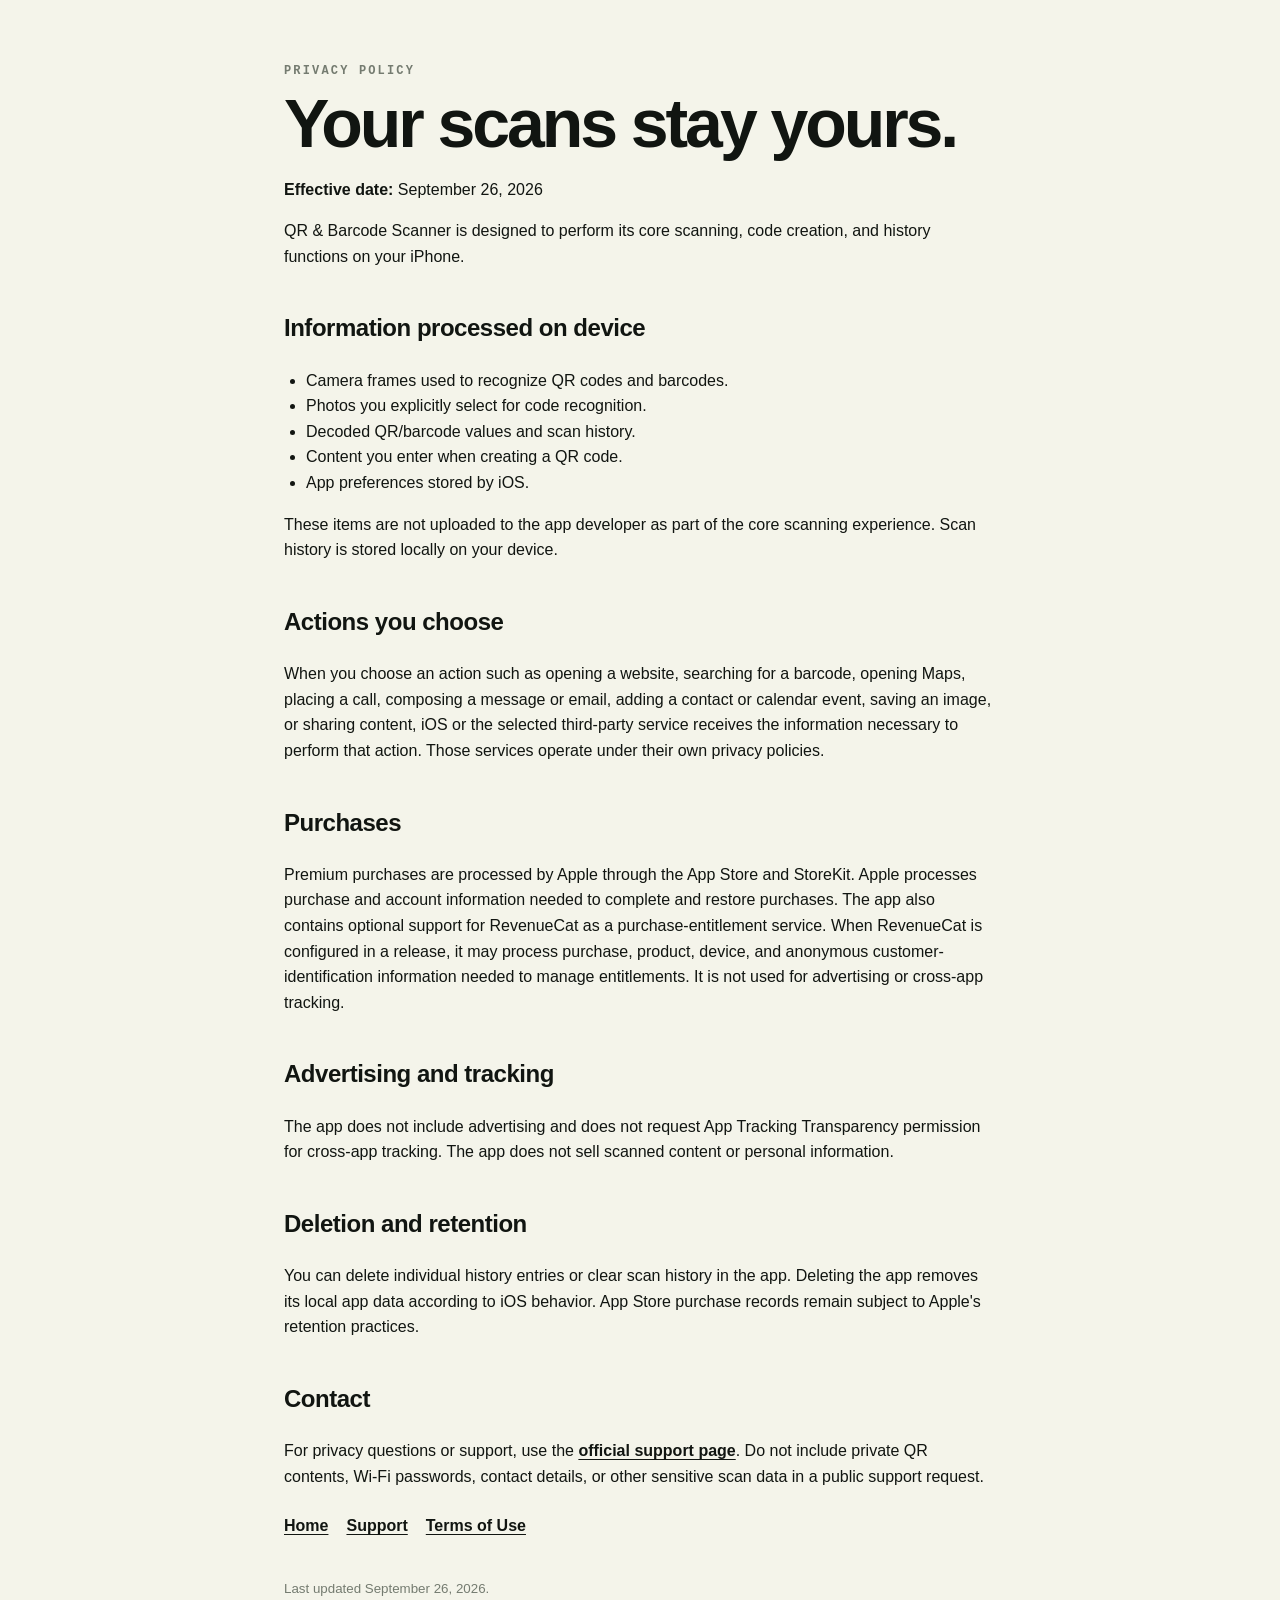
==== privacy.html @ b66e94e6 "Publish QR Scanner support and privacy pages" ====
<!doctype html>
<html lang="en">
<head><meta charset="utf-8"><meta name="viewport" content="width=device-width,initial-scale=1"><title>Privacy Policy — QR &amp; Barcode Scanner</title><link rel="stylesheet" href="styles.css"></head>
<body><main>
  <div class="eyebrow">PRIVACY POLICY</div>
  <h1>Your scans stay yours.</h1>
  <p><strong>Effective date:</strong> September 26, 2026</p>
  <p>QR &amp; Barcode Scanner is designed to perform its core scanning, code creation, and history functions on your iPhone.</p>
  <h2>Information processed on device</h2>
  <ul>
    <li>Camera frames used to recognize QR codes and barcodes.</li>
    <li>Photos you explicitly select for code recognition.</li>
    <li>Decoded QR/barcode values and scan history.</li>
    <li>Content you enter when creating a QR code.</li>
    <li>App preferences stored by iOS.</li>
  </ul>
  <p>These items are not uploaded to the app developer as part of the core scanning experience. Scan history is stored locally on your device.</p>
  <h2>Actions you choose</h2>
  <p>When you choose an action such as opening a website, searching for a barcode, opening Maps, placing a call, composing a message or email, adding a contact or calendar event, saving an image, or sharing content, iOS or the selected third-party service receives the information necessary to perform that action. Those services operate under their own privacy policies.</p>
  <h2>Purchases</h2>
  <p>Premium purchases are processed by Apple through the App Store and StoreKit. Apple processes purchase and account information needed to complete and restore purchases. The app also contains optional support for RevenueCat as a purchase-entitlement service. When RevenueCat is configured in a release, it may process purchase, product, device, and anonymous customer-identification information needed to manage entitlements. It is not used for advertising or cross-app tracking.</p>
  <h2>Advertising and tracking</h2>
  <p>The app does not include advertising and does not request App Tracking Transparency permission for cross-app tracking. The app does not sell scanned content or personal information.</p>
  <h2>Deletion and retention</h2>
  <p>You can delete individual history entries or clear scan history in the app. Deleting the app removes its local app data according to iOS behavior. App Store purchase records remain subject to Apple's retention practices.</p>
  <h2>Contact</h2>
  <p>For privacy questions or support, use the <a href="support.html">official support page</a>. Do not include private QR contents, Wi-Fi passwords, contact details, or other sensitive scan data in a public support request.</p>
  <nav><a href="index.html">Home</a><a href="support.html">Support</a><a href="https://www.apple.com/legal/internet-services/itunes/dev/stdeula/">Terms of Use</a></nav>
  <p><small>Last updated September 26, 2026.</small></p>
</main></body></html>
---- styles.css ----
:root {
  color-scheme: light;
  --paper: #f4f4ea;
  --ink: #111511;
  --muted: #747b70;
  --accent: #c8ff3d;
  --card: #ffffff;
}
* { box-sizing: border-box; }
body {
  margin: 0;
  font-family: -apple-system, BlinkMacSystemFont, "Segoe UI", sans-serif;
  background: var(--paper);
  color: var(--ink);
  line-height: 1.6;
}
main { max-width: 760px; margin: 0 auto; padding: 64px 24px 96px; }
.eyebrow { font: 700 12px ui-monospace, monospace; letter-spacing: .18em; color: var(--muted); }
h1 { font-size: clamp(40px, 8vw, 68px); line-height: .98; letter-spacing: -.045em; margin: 12px 0 20px; }
h2 { margin-top: 40px; font-size: 24px; letter-spacing: -.02em; }
.card { background: var(--card); border-radius: 24px; padding: 24px; margin: 24px 0; }
a { color: var(--ink); font-weight: 650; text-decoration-thickness: 1px; text-underline-offset: 3px; }
nav { display: flex; gap: 18px; flex-wrap: wrap; margin: 24px 0 36px; }
.badge { display: inline-block; background: var(--accent); border-radius: 999px; padding: 6px 10px; font: 700 11px ui-monospace, monospace; }
small, .muted { color: var(--muted); }
ul { padding-left: 22px; }
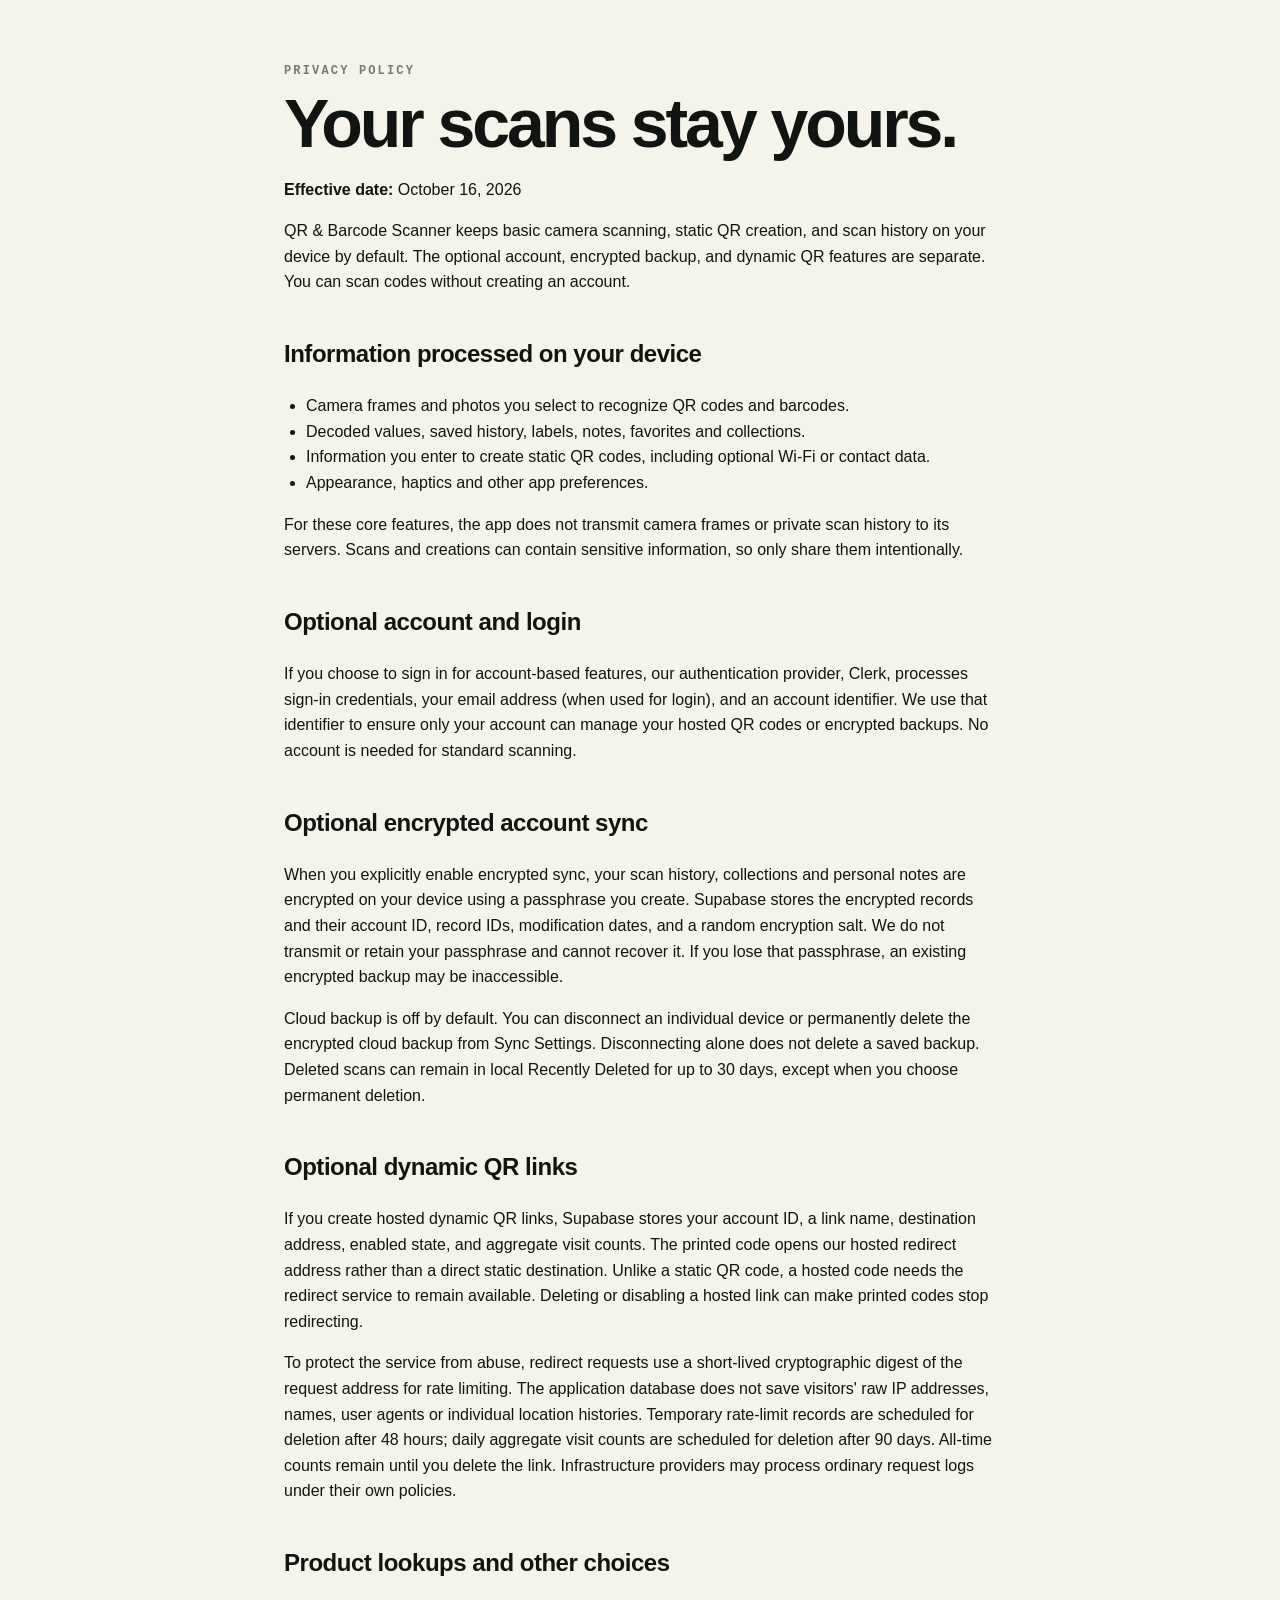
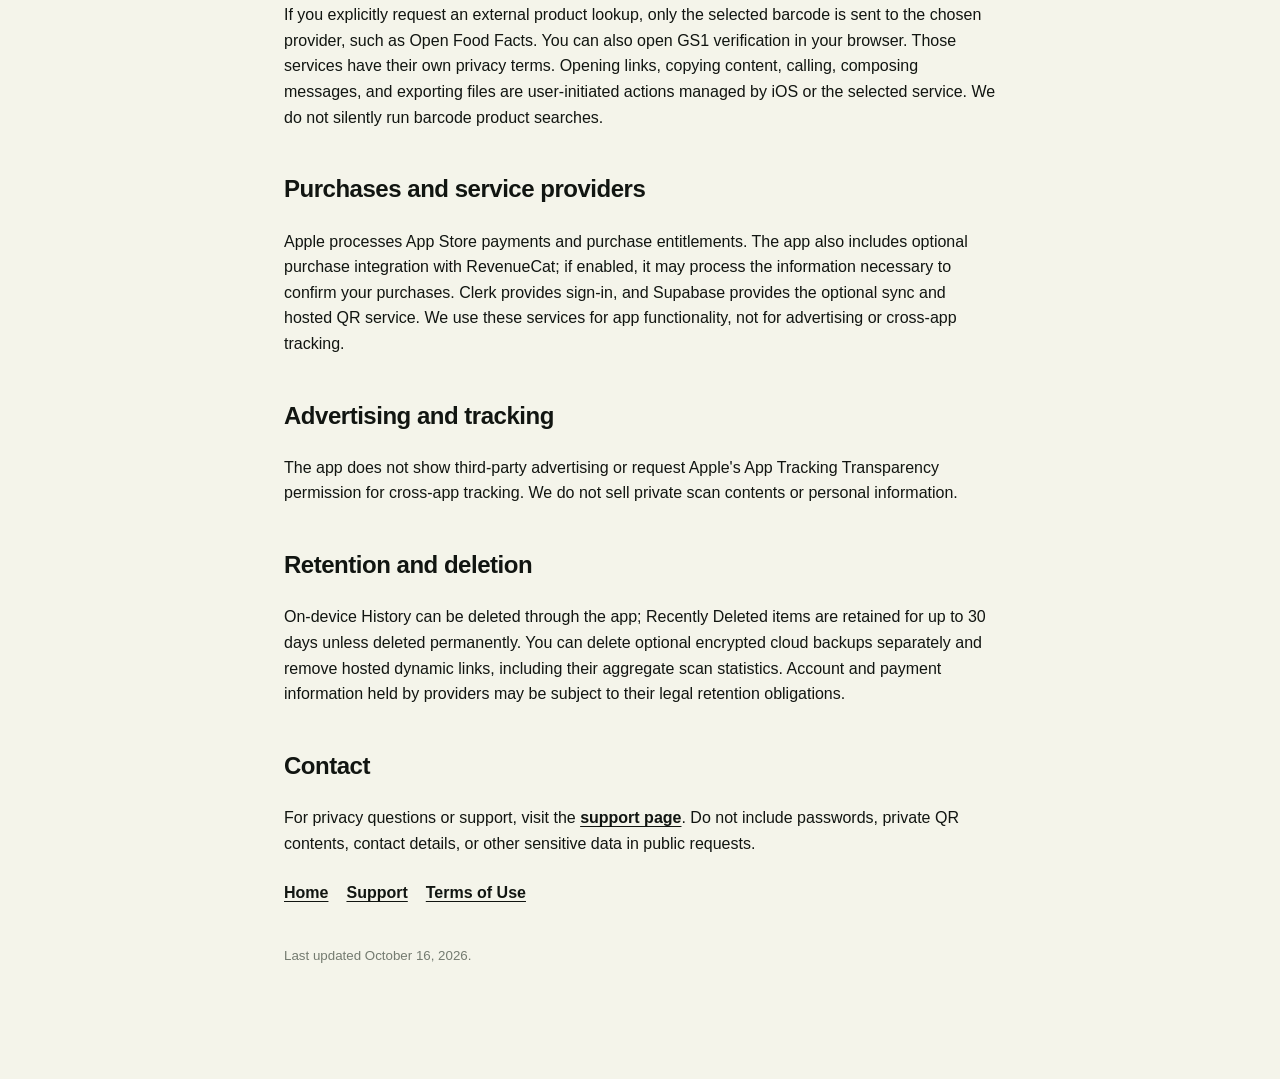
==== commit d9f3bde5: "Describe opt-in QR account, encrypted sync and hosted link privacy" ====
--- a/privacy.html
+++ b/privacy.html
@@ -4,27 +4,34 @@
 <body><main>
   <div class="eyebrow">PRIVACY POLICY</div>
   <h1>Your scans stay yours.</h1>
-  <p><strong>Effective date:</strong> September 26, 2026</p>
-  <p>QR &amp; Barcode Scanner is designed to perform its core scanning, code creation, and history functions on your iPhone.</p>
-  <h2>Information processed on device</h2>
+  <p><strong>Effective date:</strong> October 16, 2026</p>
+  <p>QR &amp; Barcode Scanner keeps basic camera scanning, static QR creation, and scan history on your device by default. The optional account, encrypted backup, and dynamic QR features are separate. You can scan codes without creating an account.</p>
+  <h2>Information processed on your device</h2>
   <ul>
-    <li>Camera frames used to recognize QR codes and barcodes.</li>
-    <li>Photos you explicitly select for code recognition.</li>
-    <li>Decoded QR/barcode values and scan history.</li>
-    <li>Content you enter when creating a QR code.</li>
-    <li>App preferences stored by iOS.</li>
+    <li>Camera frames and photos you select to recognize QR codes and barcodes.</li>
+    <li>Decoded values, saved history, labels, notes, favorites and collections.</li>
+    <li>Information you enter to create static QR codes, including optional Wi-Fi or contact data.</li>
+    <li>Appearance, haptics and other app preferences.</li>
   </ul>
-  <p>These items are not uploaded to the app developer as part of the core scanning experience. Scan history is stored locally on your device.</p>
-  <h2>Actions you choose</h2>
-  <p>When you choose an action such as opening a website, searching for a barcode, opening Maps, placing a call, composing a message or email, adding a contact or calendar event, saving an image, or sharing content, iOS or the selected third-party service receives the information necessary to perform that action. Those services operate under their own privacy policies.</p>
-  <h2>Purchases</h2>
-  <p>Premium purchases are processed by Apple through the App Store and StoreKit. Apple processes purchase and account information needed to complete and restore purchases. The app also contains optional support for RevenueCat as a purchase-entitlement service. When RevenueCat is configured in a release, it may process purchase, product, device, and anonymous customer-identification information needed to manage entitlements. It is not used for advertising or cross-app tracking.</p>
+  <p>For these core features, the app does not transmit camera frames or private scan history to its servers. Scans and creations can contain sensitive information, so only share them intentionally.</p>
+  <h2>Optional account and login</h2>
+  <p>If you choose to sign in for account-based features, our authentication provider, Clerk, processes sign-in credentials, your email address (when used for login), and an account identifier. We use that identifier to ensure only your account can manage your hosted QR codes or encrypted backups. No account is needed for standard scanning.</p>
+  <h2>Optional encrypted account sync</h2>
+  <p>When you explicitly enable encrypted sync, your scan history, collections and personal notes are encrypted on your device using a passphrase you create. Supabase stores the encrypted records and their account ID, record IDs, modification dates, and a random encryption salt. We do not transmit or retain your passphrase and cannot recover it. If you lose that passphrase, an existing encrypted backup may be inaccessible.</p>
+  <p>Cloud backup is off by default. You can disconnect an individual device or permanently delete the encrypted cloud backup from Sync Settings. Disconnecting alone does not delete a saved backup. Deleted scans can remain in local Recently Deleted for up to 30 days, except when you choose permanent deletion.</p>
+  <h2>Optional dynamic QR links</h2>
+  <p>If you create hosted dynamic QR links, Supabase stores your account ID, a link name, destination address, enabled state, and aggregate visit counts. The printed code opens our hosted redirect address rather than a direct static destination. Unlike a static QR code, a hosted code needs the redirect service to remain available. Deleting or disabling a hosted link can make printed codes stop redirecting.</p>
+  <p>To protect the service from abuse, redirect requests use a short-lived cryptographic digest of the request address for rate limiting. The application database does not save visitors' raw IP addresses, names, user agents or individual location histories. Temporary rate-limit records are scheduled for deletion after 48 hours; daily aggregate visit counts are scheduled for deletion after 90 days. All-time counts remain until you delete the link. Infrastructure providers may process ordinary request logs under their own policies.</p>
+  <h2>Product lookups and other choices</h2>
+  <p>If you explicitly request an external product lookup, only the selected barcode is sent to the chosen provider, such as Open Food Facts. You can also open GS1 verification in your browser. Those services have their own privacy terms. Opening links, copying content, calling, composing messages, and exporting files are user-initiated actions managed by iOS or the selected service. We do not silently run barcode product searches.</p>
+  <h2>Purchases and service providers</h2>
+  <p>Apple processes App Store payments and purchase entitlements. The app also includes optional purchase integration with RevenueCat; if enabled, it may process the information necessary to confirm your purchases. Clerk provides sign-in, and Supabase provides the optional sync and hosted QR service. We use these services for app functionality, not for advertising or cross-app tracking.</p>
   <h2>Advertising and tracking</h2>
-  <p>The app does not include advertising and does not request App Tracking Transparency permission for cross-app tracking. The app does not sell scanned content or personal information.</p>
-  <h2>Deletion and retention</h2>
-  <p>You can delete individual history entries or clear scan history in the app. Deleting the app removes its local app data according to iOS behavior. App Store purchase records remain subject to Apple's retention practices.</p>
+  <p>The app does not show third-party advertising or request Apple's App Tracking Transparency permission for cross-app tracking. We do not sell private scan contents or personal information.</p>
+  <h2>Retention and deletion</h2>
+  <p>On-device History can be deleted through the app; Recently Deleted items are retained for up to 30 days unless deleted permanently. You can delete optional encrypted cloud backups separately and remove hosted dynamic links, including their aggregate scan statistics. Account and payment information held by providers may be subject to their legal retention obligations.</p>
   <h2>Contact</h2>
-  <p>For privacy questions or support, use the <a href="support.html">official support page</a>. Do not include private QR contents, Wi-Fi passwords, contact details, or other sensitive scan data in a public support request.</p>
+  <p>For privacy questions or support, visit the <a href="support.html">support page</a>. Do not include passwords, private QR contents, contact details, or other sensitive data in public requests.</p>
   <nav><a href="index.html">Home</a><a href="support.html">Support</a><a href="https://www.apple.com/legal/internet-services/itunes/dev/stdeula/">Terms of Use</a></nav>
-  <p><small>Last updated September 26, 2026.</small></p>
+  <p><small>Last updated October 16, 2026.</small></p>
 </main></body></html>
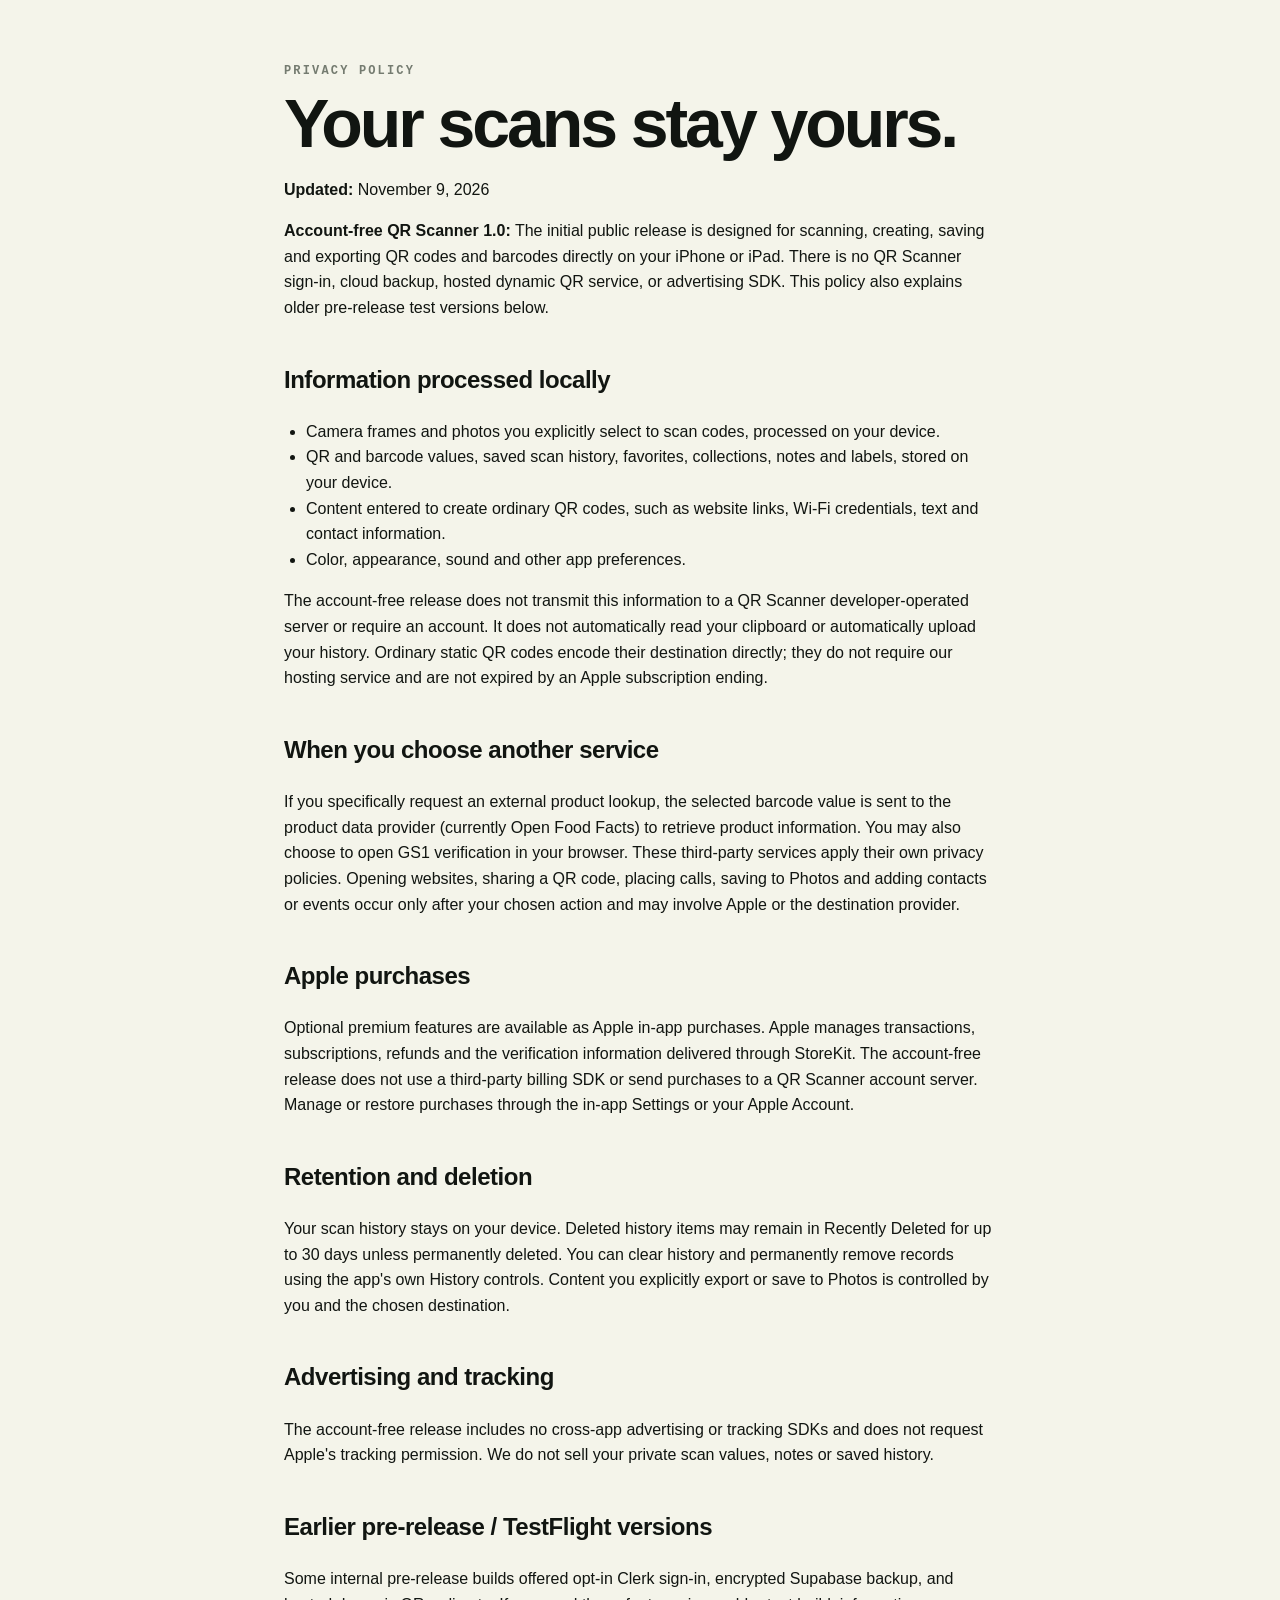
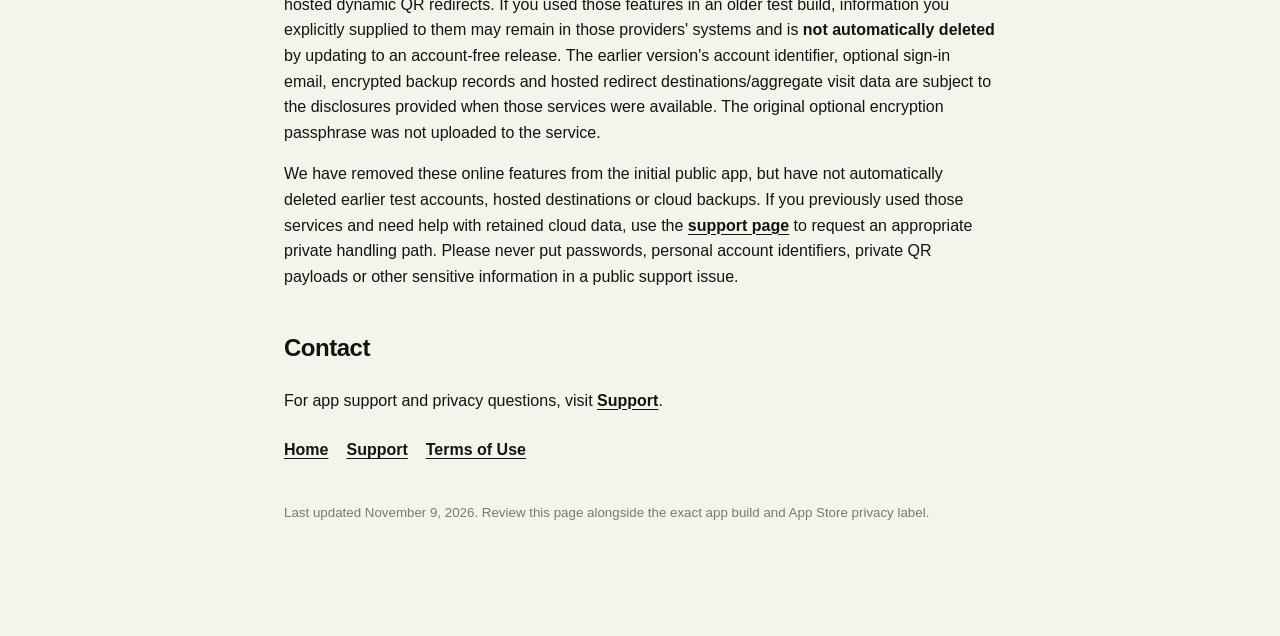
==== commit f68b6ad9: "Clarify account-free QR v1 privacy and historical TestFlight data" ====
--- a/privacy.html
+++ b/privacy.html
@@ -4,34 +4,29 @@
 <body><main>
   <div class="eyebrow">PRIVACY POLICY</div>
   <h1>Your scans stay yours.</h1>
-  <p><strong>Effective date:</strong> October 16, 2026</p>
-  <p>QR &amp; Barcode Scanner keeps basic camera scanning, static QR creation, and scan history on your device by default. The optional account, encrypted backup, and dynamic QR features are separate. You can scan codes without creating an account.</p>
-  <h2>Information processed on your device</h2>
+  <p><strong>Updated:</strong> November 9, 2026</p>
+  <p><strong>Account-free QR Scanner 1.0:</strong> The initial public release is designed for scanning, creating, saving and exporting QR codes and barcodes directly on your iPhone or iPad. There is no QR Scanner sign-in, cloud backup, hosted dynamic QR service, or advertising SDK. This policy also explains older pre-release test versions below.</p>
+  <h2>Information processed locally</h2>
   <ul>
-    <li>Camera frames and photos you select to recognize QR codes and barcodes.</li>
-    <li>Decoded values, saved history, labels, notes, favorites and collections.</li>
-    <li>Information you enter to create static QR codes, including optional Wi-Fi or contact data.</li>
-    <li>Appearance, haptics and other app preferences.</li>
+    <li>Camera frames and photos you explicitly select to scan codes, processed on your device.</li>
+    <li>QR and barcode values, saved scan history, favorites, collections, notes and labels, stored on your device.</li>
+    <li>Content entered to create ordinary QR codes, such as website links, Wi-Fi credentials, text and contact information.</li>
+    <li>Color, appearance, sound and other app preferences.</li>
   </ul>
-  <p>For these core features, the app does not transmit camera frames or private scan history to its servers. Scans and creations can contain sensitive information, so only share them intentionally.</p>
-  <h2>Optional account and login</h2>
-  <p>If you choose to sign in for account-based features, our authentication provider, Clerk, processes sign-in credentials, your email address (when used for login), and an account identifier. We use that identifier to ensure only your account can manage your hosted QR codes or encrypted backups. No account is needed for standard scanning.</p>
-  <h2>Optional encrypted account sync</h2>
-  <p>When you explicitly enable encrypted sync, your scan history, collections and personal notes are encrypted on your device using a passphrase you create. Supabase stores the encrypted records and their account ID, record IDs, modification dates, and a random encryption salt. We do not transmit or retain your passphrase and cannot recover it. If you lose that passphrase, an existing encrypted backup may be inaccessible.</p>
-  <p>Cloud backup is off by default. You can disconnect an individual device or permanently delete the encrypted cloud backup from Sync Settings. Disconnecting alone does not delete a saved backup. Deleted scans can remain in local Recently Deleted for up to 30 days, except when you choose permanent deletion.</p>
-  <h2>Optional dynamic QR links</h2>
-  <p>If you create hosted dynamic QR links, Supabase stores your account ID, a link name, destination address, enabled state, and aggregate visit counts. The printed code opens our hosted redirect address rather than a direct static destination. Unlike a static QR code, a hosted code needs the redirect service to remain available. Deleting or disabling a hosted link can make printed codes stop redirecting.</p>
-  <p>To protect the service from abuse, redirect requests use a short-lived cryptographic digest of the request address for rate limiting. The application database does not save visitors' raw IP addresses, names, user agents or individual location histories. Temporary rate-limit records are scheduled for deletion after 48 hours; daily aggregate visit counts are scheduled for deletion after 90 days. All-time counts remain until you delete the link. Infrastructure providers may process ordinary request logs under their own policies.</p>
-  <h2>Product lookups and other choices</h2>
-  <p>If you explicitly request an external product lookup, only the selected barcode is sent to the chosen provider, such as Open Food Facts. You can also open GS1 verification in your browser. Those services have their own privacy terms. Opening links, copying content, calling, composing messages, and exporting files are user-initiated actions managed by iOS or the selected service. We do not silently run barcode product searches.</p>
-  <h2>Purchases and service providers</h2>
-  <p>Apple processes App Store payments and purchase entitlements. The app also includes optional purchase integration with RevenueCat; if enabled, it may process the information necessary to confirm your purchases. Clerk provides sign-in, and Supabase provides the optional sync and hosted QR service. We use these services for app functionality, not for advertising or cross-app tracking.</p>
+  <p>The account-free release does not transmit this information to a QR Scanner developer-operated server or require an account. It does not automatically read your clipboard or automatically upload your history. Ordinary static QR codes encode their destination directly; they do not require our hosting service and are not expired by an Apple subscription ending.</p>
+  <h2>When you choose another service</h2>
+  <p>If you specifically request an external product lookup, the selected barcode value is sent to the product data provider (currently Open Food Facts) to retrieve product information. You may also choose to open GS1 verification in your browser. These third-party services apply their own privacy policies. Opening websites, sharing a QR code, placing calls, saving to Photos and adding contacts or events occur only after your chosen action and may involve Apple or the destination provider.</p>
+  <h2>Apple purchases</h2>
+  <p>Optional premium features are available as Apple in-app purchases. Apple manages transactions, subscriptions, refunds and the verification information delivered through StoreKit. The account-free release does not use a third-party billing SDK or send purchases to a QR Scanner account server. Manage or restore purchases through the in-app Settings or your Apple Account.</p>
+  <h2>Retention and deletion</h2>
+  <p>Your scan history stays on your device. Deleted history items may remain in Recently Deleted for up to 30 days unless permanently deleted. You can clear history and permanently remove records using the app's own History controls. Content you explicitly export or save to Photos is controlled by you and the chosen destination.</p>
   <h2>Advertising and tracking</h2>
-  <p>The app does not show third-party advertising or request Apple's App Tracking Transparency permission for cross-app tracking. We do not sell private scan contents or personal information.</p>
-  <h2>Retention and deletion</h2>
-  <p>On-device History can be deleted through the app; Recently Deleted items are retained for up to 30 days unless deleted permanently. You can delete optional encrypted cloud backups separately and remove hosted dynamic links, including their aggregate scan statistics. Account and payment information held by providers may be subject to their legal retention obligations.</p>
+  <p>The account-free release includes no cross-app advertising or tracking SDKs and does not request Apple's tracking permission. We do not sell your private scan values, notes or saved history.</p>
+  <h2>Earlier pre-release / TestFlight versions</h2>
+  <p>Some internal pre-release builds offered opt-in Clerk sign-in, encrypted Supabase backup, and hosted dynamic QR redirects. If you used those features in an older test build, information you explicitly supplied to them may remain in those providers' systems and is <strong>not automatically deleted</strong> by updating to an account-free release. The earlier version's account identifier, optional sign-in email, encrypted backup records and hosted redirect destinations/aggregate visit data are subject to the disclosures provided when those services were available. The original optional encryption passphrase was not uploaded to the service.</p>
+  <p>We have removed these online features from the initial public app, but have not automatically deleted earlier test accounts, hosted destinations or cloud backups. If you previously used those services and need help with retained cloud data, use the <a href="support.html">support page</a> to request an appropriate private handling path. Please never put passwords, personal account identifiers, private QR payloads or other sensitive information in a public support issue.</p>
   <h2>Contact</h2>
-  <p>For privacy questions or support, visit the <a href="support.html">support page</a>. Do not include passwords, private QR contents, contact details, or other sensitive data in public requests.</p>
+  <p>For app support and privacy questions, visit <a href="support.html">Support</a>.</p>
   <nav><a href="index.html">Home</a><a href="support.html">Support</a><a href="https://www.apple.com/legal/internet-services/itunes/dev/stdeula/">Terms of Use</a></nav>
-  <p><small>Last updated October 16, 2026.</small></p>
+  <p><small>Last updated November 9, 2026. Review this page alongside the exact app build and App Store privacy label.</small></p>
 </main></body></html>
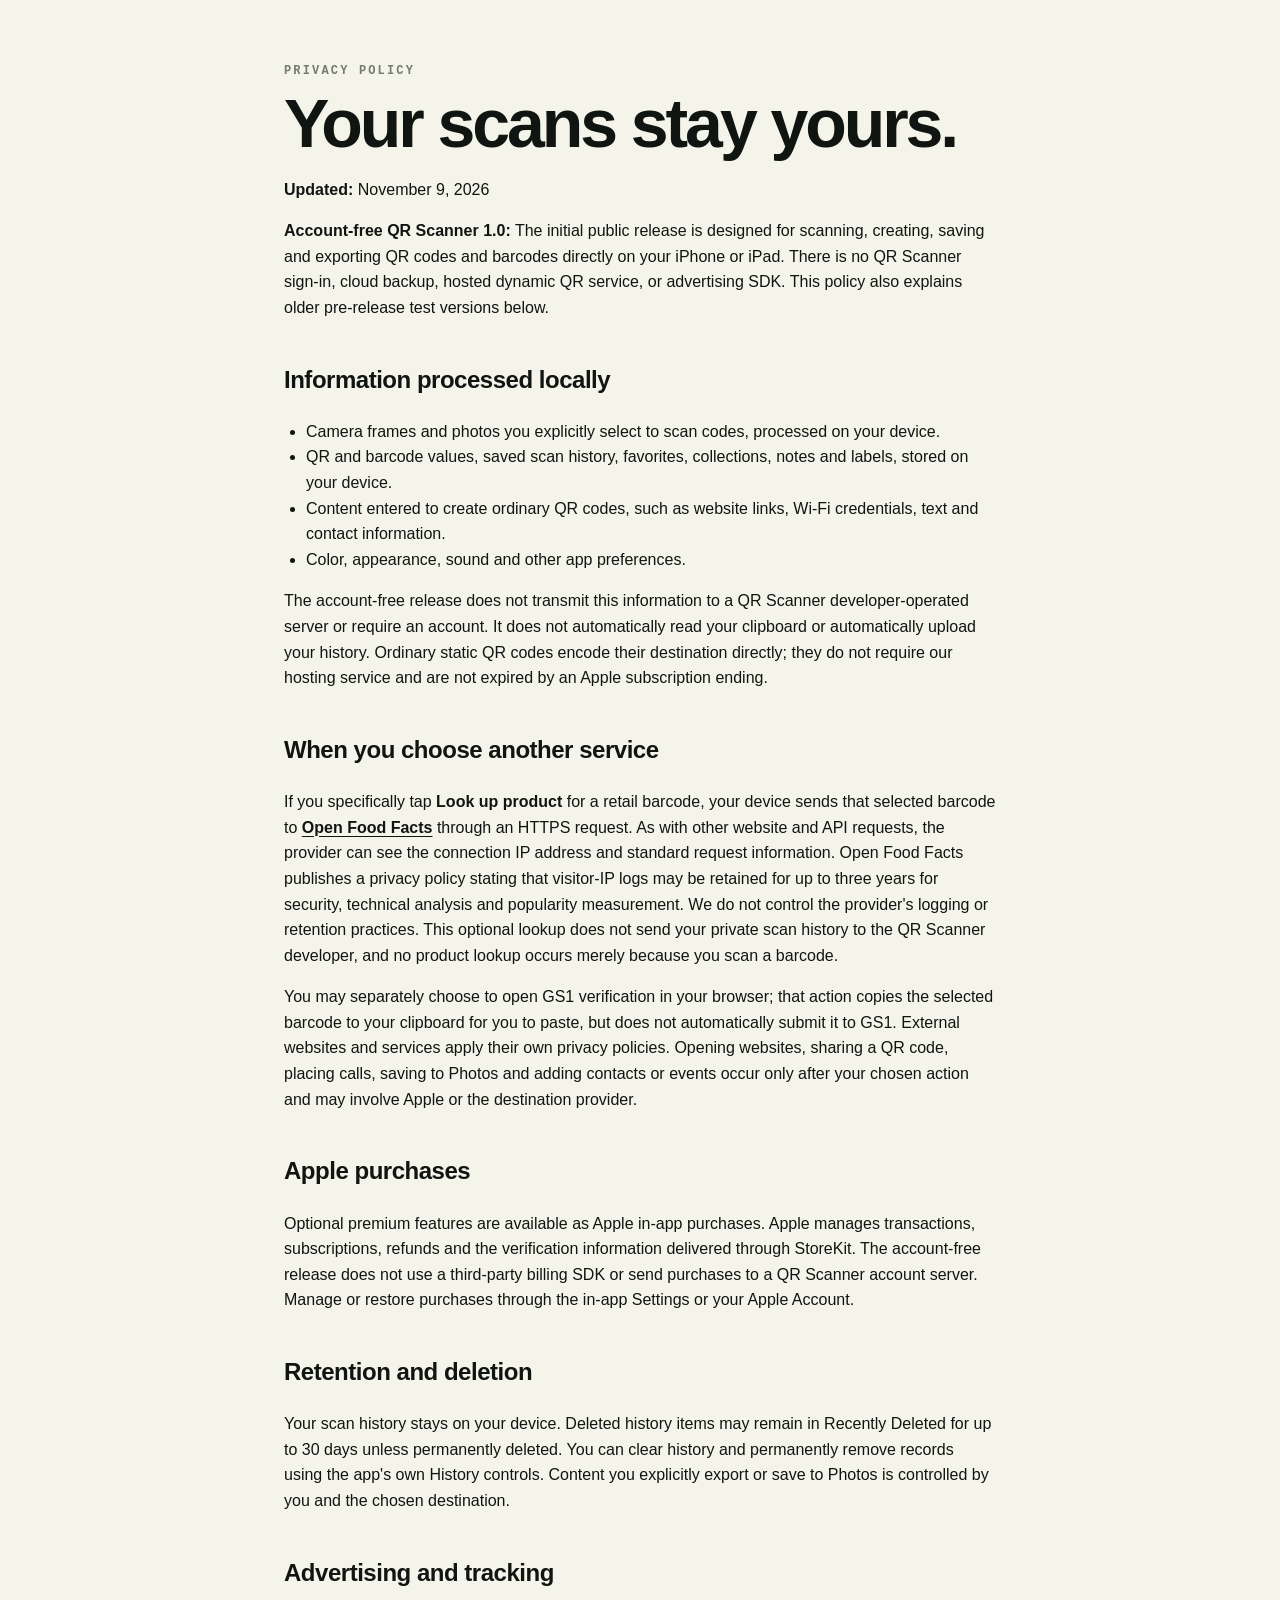
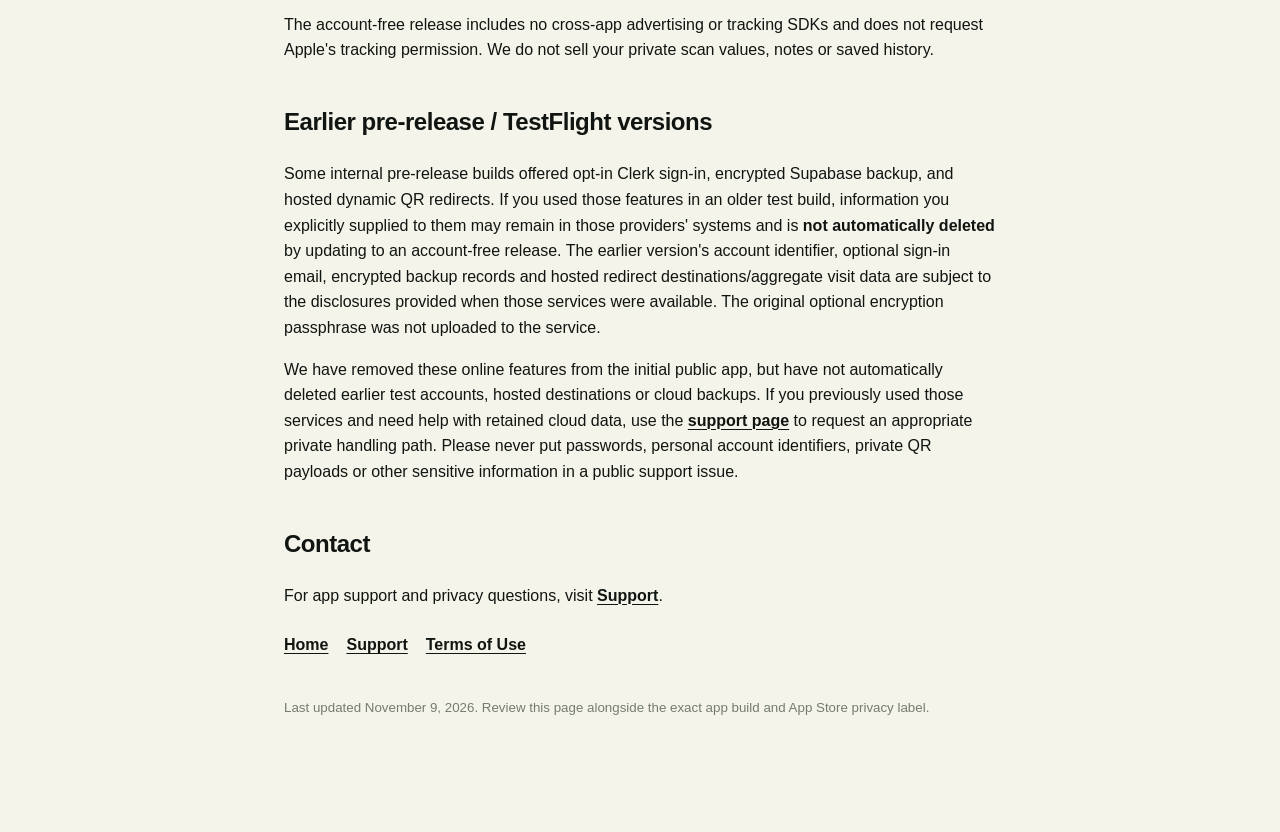
==== commit 49b17bf6: "Clarify optional barcode lookup privacy and provide review test QR" ====
--- a/privacy.html
+++ b/privacy.html
@@ -15,7 +15,8 @@
   </ul>
   <p>The account-free release does not transmit this information to a QR Scanner developer-operated server or require an account. It does not automatically read your clipboard or automatically upload your history. Ordinary static QR codes encode their destination directly; they do not require our hosting service and are not expired by an Apple subscription ending.</p>
   <h2>When you choose another service</h2>
-  <p>If you specifically request an external product lookup, the selected barcode value is sent to the product data provider (currently Open Food Facts) to retrieve product information. You may also choose to open GS1 verification in your browser. These third-party services apply their own privacy policies. Opening websites, sharing a QR code, placing calls, saving to Photos and adding contacts or events occur only after your chosen action and may involve Apple or the destination provider.</p>
+  <p>If you specifically tap <strong>Look up product</strong> for a retail barcode, your device sends that selected barcode to <a href="https://world.openfoodfacts.org/privacy">Open Food Facts</a> through an HTTPS request. As with other website and API requests, the provider can see the connection IP address and standard request information. Open Food Facts publishes a privacy policy stating that visitor-IP logs may be retained for up to three years for security, technical analysis and popularity measurement. We do not control the provider&#39;s logging or retention practices. This optional lookup does not send your private scan history to the QR Scanner developer, and no product lookup occurs merely because you scan a barcode.</p>
+  <p>You may separately choose to open GS1 verification in your browser; that action copies the selected barcode to your clipboard for you to paste, but does not automatically submit it to GS1. External websites and services apply their own privacy policies. Opening websites, sharing a QR code, placing calls, saving to Photos and adding contacts or events occur only after your chosen action and may involve Apple or the destination provider.</p>
   <h2>Apple purchases</h2>
   <p>Optional premium features are available as Apple in-app purchases. Apple manages transactions, subscriptions, refunds and the verification information delivered through StoreKit. The account-free release does not use a third-party billing SDK or send purchases to a QR Scanner account server. Manage or restore purchases through the in-app Settings or your Apple Account.</p>
   <h2>Retention and deletion</h2>
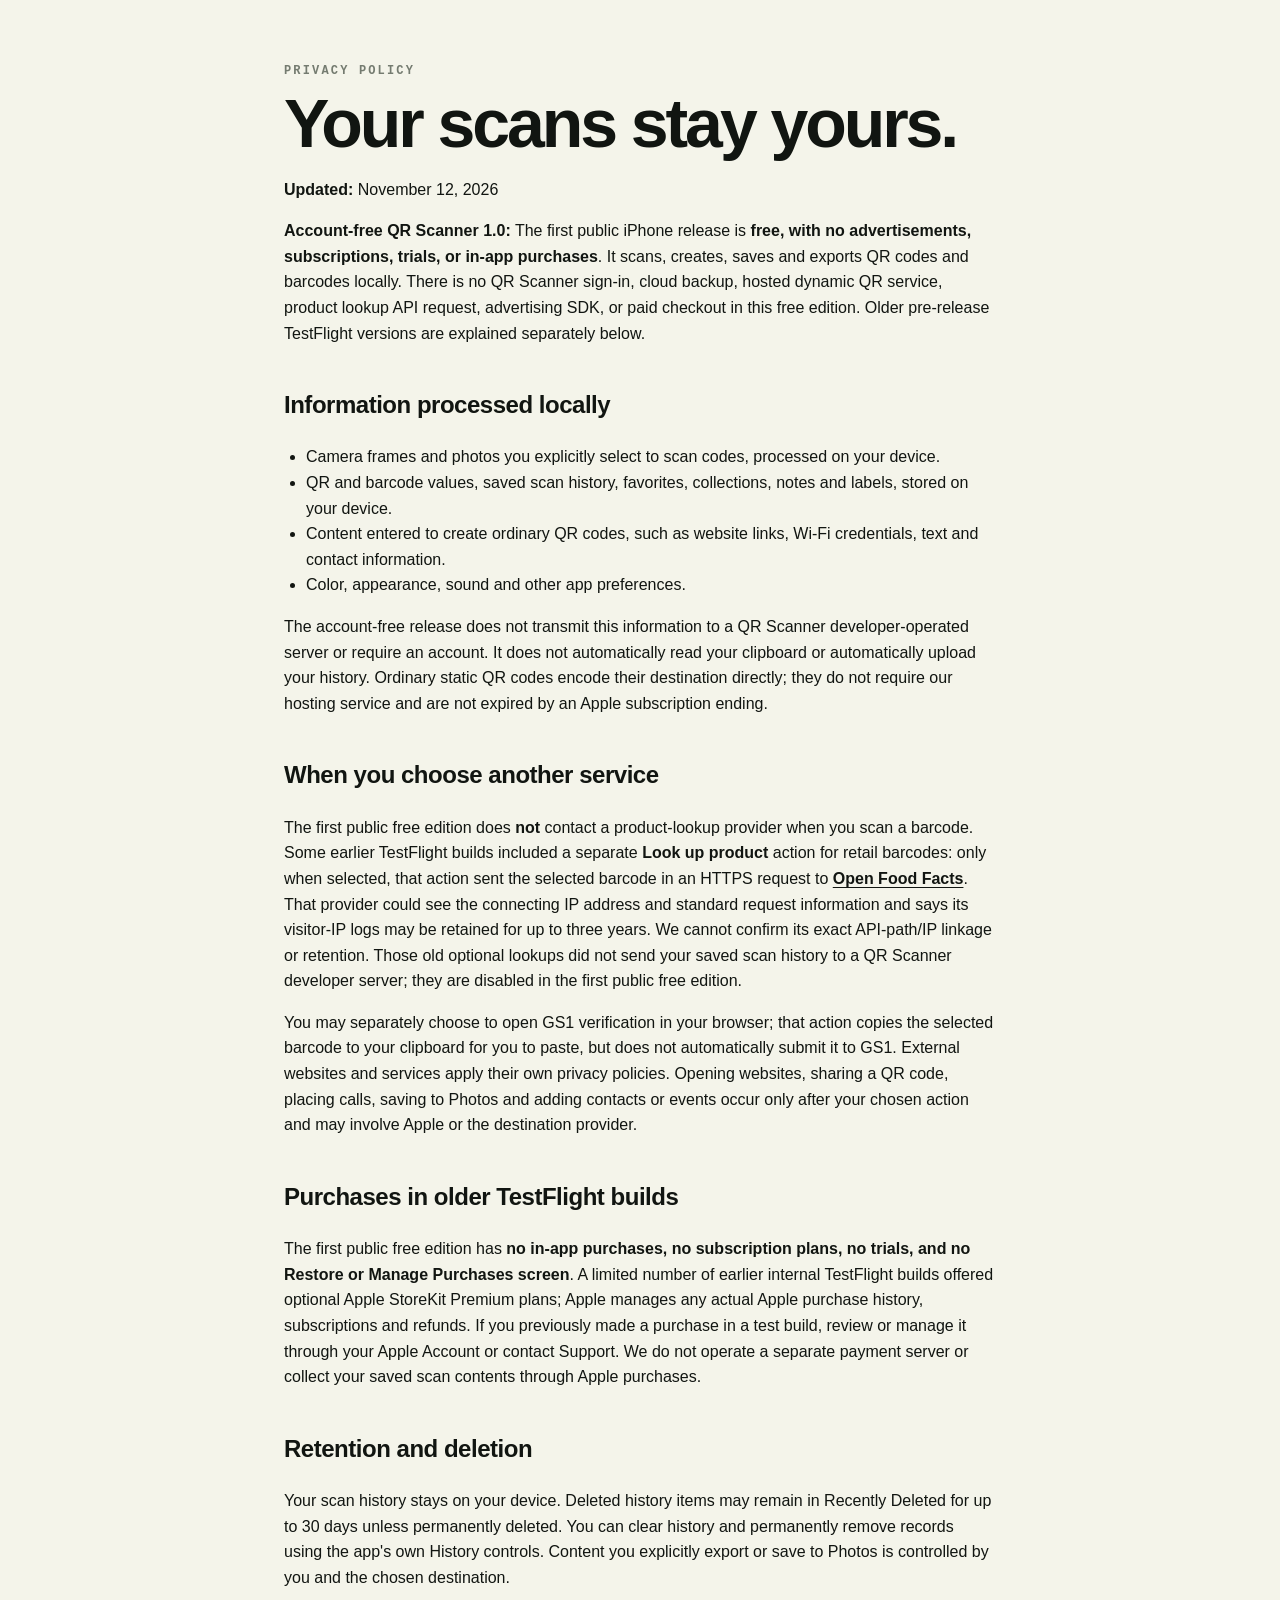
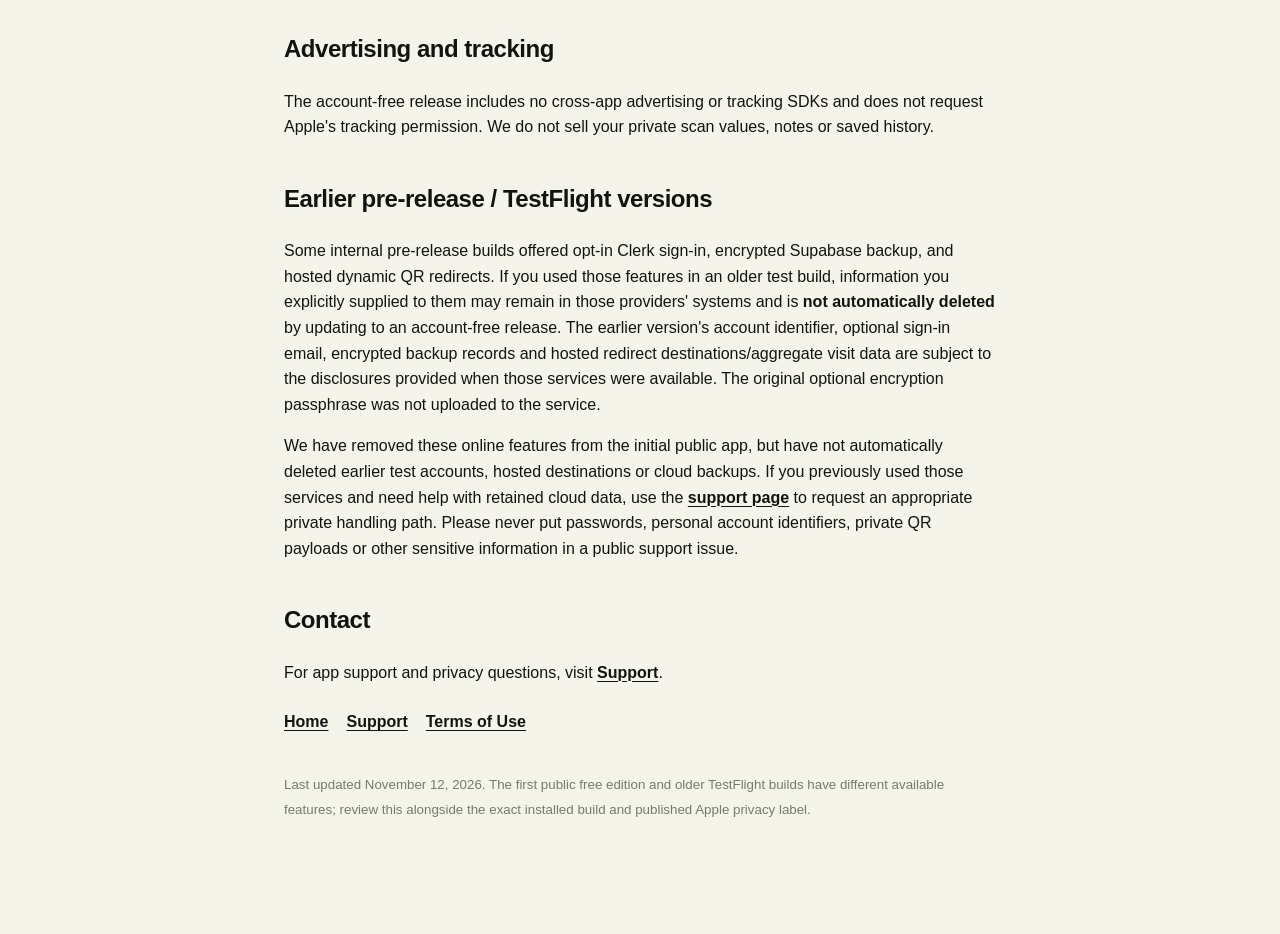
==== commit b9031d2b: "Disclose free QR first release and retain older beta privacy detail" ====
--- a/privacy.html
+++ b/privacy.html
@@ -4,8 +4,8 @@
 <body><main>
   <div class="eyebrow">PRIVACY POLICY</div>
   <h1>Your scans stay yours.</h1>
-  <p><strong>Updated:</strong> November 9, 2026</p>
-  <p><strong>Account-free QR Scanner 1.0:</strong> The initial public release is designed for scanning, creating, saving and exporting QR codes and barcodes directly on your iPhone or iPad. There is no QR Scanner sign-in, cloud backup, hosted dynamic QR service, or advertising SDK. This policy also explains older pre-release test versions below.</p>
+  <p><strong>Updated:</strong> November 12, 2026</p>
+  <p><strong>Account-free QR Scanner 1.0:</strong> The first public iPhone release is <strong>free, with no advertisements, subscriptions, trials, or in-app purchases</strong>. It scans, creates, saves and exports QR codes and barcodes locally. There is no QR Scanner sign-in, cloud backup, hosted dynamic QR service, product lookup API request, advertising SDK, or paid checkout in this free edition. Older pre-release TestFlight versions are explained separately below.</p>
   <h2>Information processed locally</h2>
   <ul>
     <li>Camera frames and photos you explicitly select to scan codes, processed on your device.</li>
@@ -15,10 +15,10 @@
   </ul>
   <p>The account-free release does not transmit this information to a QR Scanner developer-operated server or require an account. It does not automatically read your clipboard or automatically upload your history. Ordinary static QR codes encode their destination directly; they do not require our hosting service and are not expired by an Apple subscription ending.</p>
   <h2>When you choose another service</h2>
-  <p>If you specifically tap <strong>Look up product</strong> for a retail barcode, your device sends that selected barcode to <a href="https://world.openfoodfacts.org/privacy">Open Food Facts</a> through an HTTPS request. As with other website and API requests, the provider can see the connection IP address and standard request information. Open Food Facts publishes a privacy policy stating that visitor-IP logs may be retained for up to three years for security, technical analysis and popularity measurement. We do not control the provider&#39;s logging or retention practices. This optional lookup does not send your private scan history to the QR Scanner developer, and no product lookup occurs merely because you scan a barcode.</p>
+  <p>The first public free edition does <strong>not</strong> contact a product-lookup provider when you scan a barcode. Some earlier TestFlight builds included a separate <strong>Look up product</strong> action for retail barcodes: only when selected, that action sent the selected barcode in an HTTPS request to <a href="https://world.openfoodfacts.org/privacy">Open Food Facts</a>. That provider could see the connecting IP address and standard request information and says its visitor-IP logs may be retained for up to three years. We cannot confirm its exact API-path/IP linkage or retention. Those old optional lookups did not send your saved scan history to a QR Scanner developer server; they are disabled in the first public free edition.</p>
   <p>You may separately choose to open GS1 verification in your browser; that action copies the selected barcode to your clipboard for you to paste, but does not automatically submit it to GS1. External websites and services apply their own privacy policies. Opening websites, sharing a QR code, placing calls, saving to Photos and adding contacts or events occur only after your chosen action and may involve Apple or the destination provider.</p>
-  <h2>Apple purchases</h2>
-  <p>Optional premium features are available as Apple in-app purchases. Apple manages transactions, subscriptions, refunds and the verification information delivered through StoreKit. The account-free release does not use a third-party billing SDK or send purchases to a QR Scanner account server. Manage or restore purchases through the in-app Settings or your Apple Account.</p>
+  <h2>Purchases in older TestFlight builds</h2>
+  <p>The first public free edition has <strong>no in-app purchases, no subscription plans, no trials, and no Restore or Manage Purchases screen</strong>. A limited number of earlier internal TestFlight builds offered optional Apple StoreKit Premium plans; Apple manages any actual Apple purchase history, subscriptions and refunds. If you previously made a purchase in a test build, review or manage it through your Apple Account or contact Support. We do not operate a separate payment server or collect your saved scan contents through Apple purchases.</p>
   <h2>Retention and deletion</h2>
   <p>Your scan history stays on your device. Deleted history items may remain in Recently Deleted for up to 30 days unless permanently deleted. You can clear history and permanently remove records using the app's own History controls. Content you explicitly export or save to Photos is controlled by you and the chosen destination.</p>
   <h2>Advertising and tracking</h2>
@@ -29,5 +29,5 @@
   <h2>Contact</h2>
   <p>For app support and privacy questions, visit <a href="support.html">Support</a>.</p>
   <nav><a href="index.html">Home</a><a href="support.html">Support</a><a href="https://www.apple.com/legal/internet-services/itunes/dev/stdeula/">Terms of Use</a></nav>
-  <p><small>Last updated November 9, 2026. Review this page alongside the exact app build and App Store privacy label.</small></p>
+  <p><small>Last updated November 12, 2026. The first public free edition and older TestFlight builds have different available features; review this alongside the exact installed build and published Apple privacy label.</small></p>
 </main></body></html>
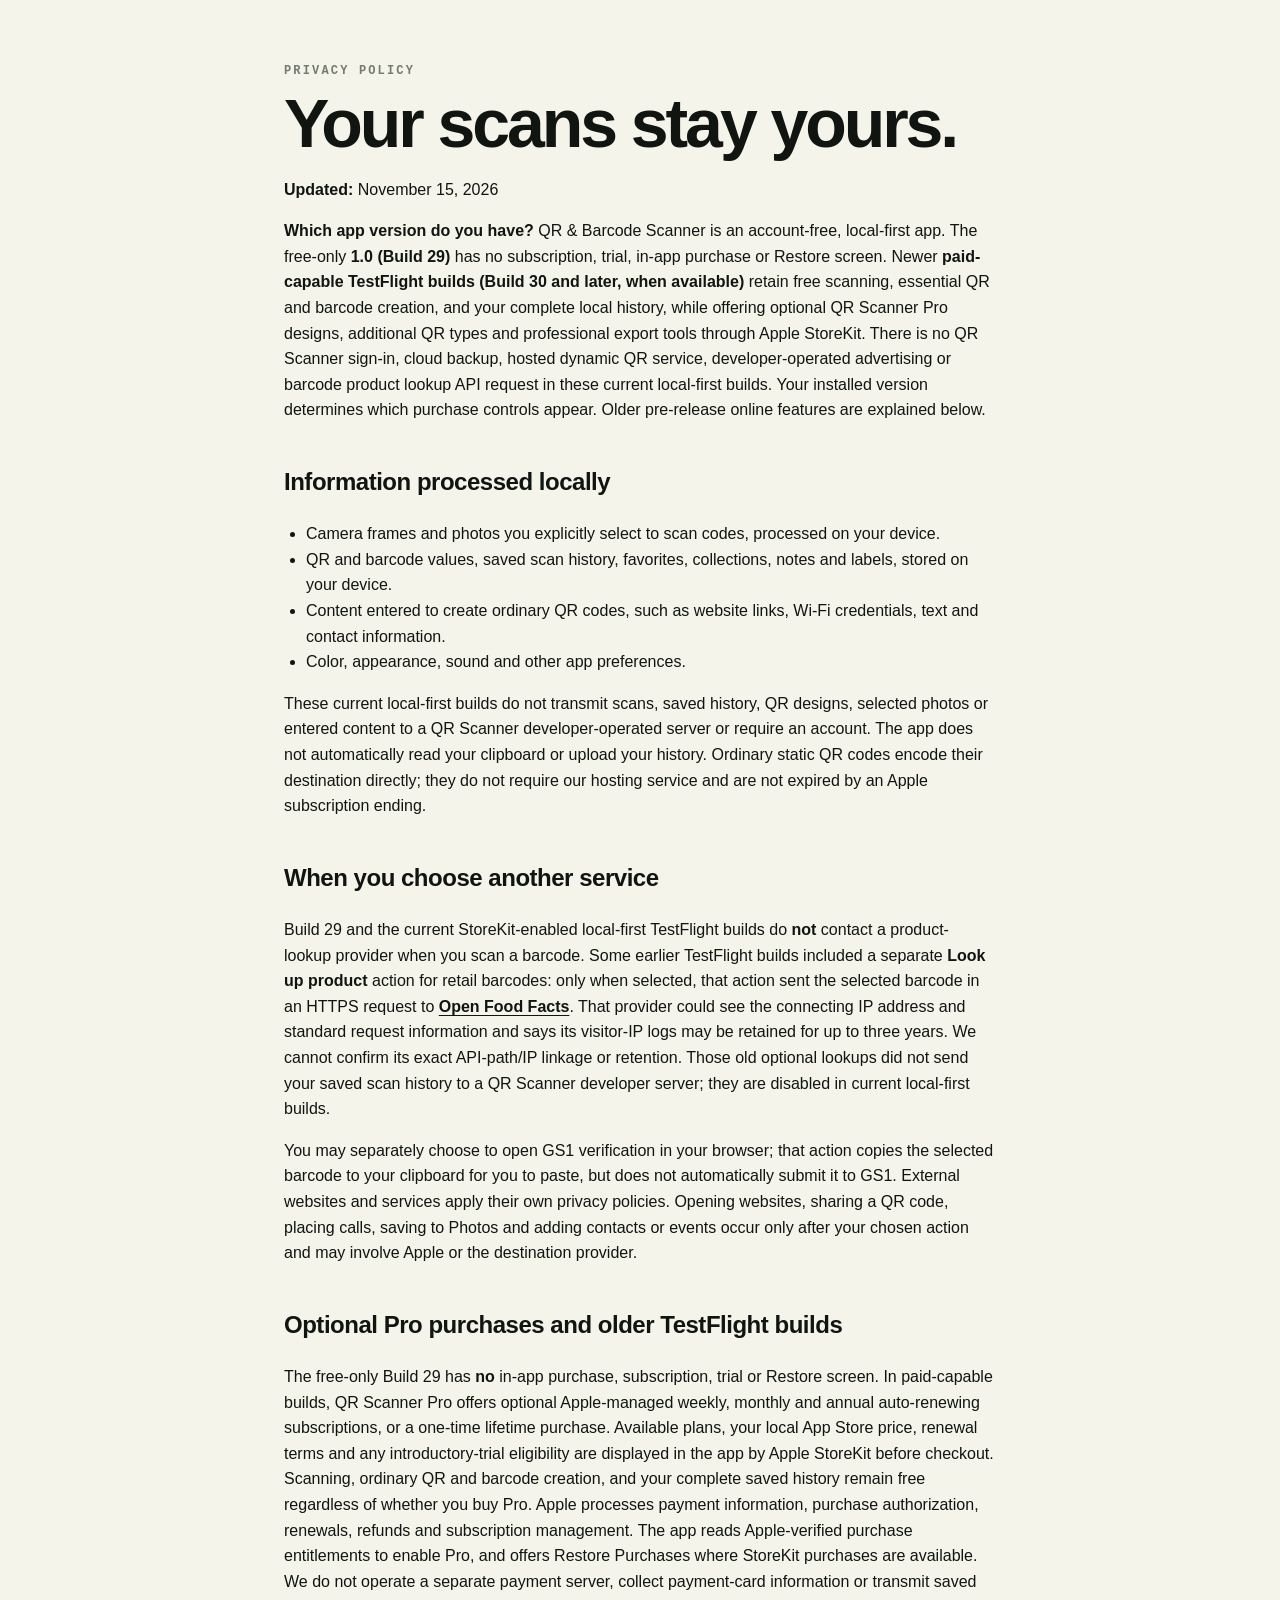
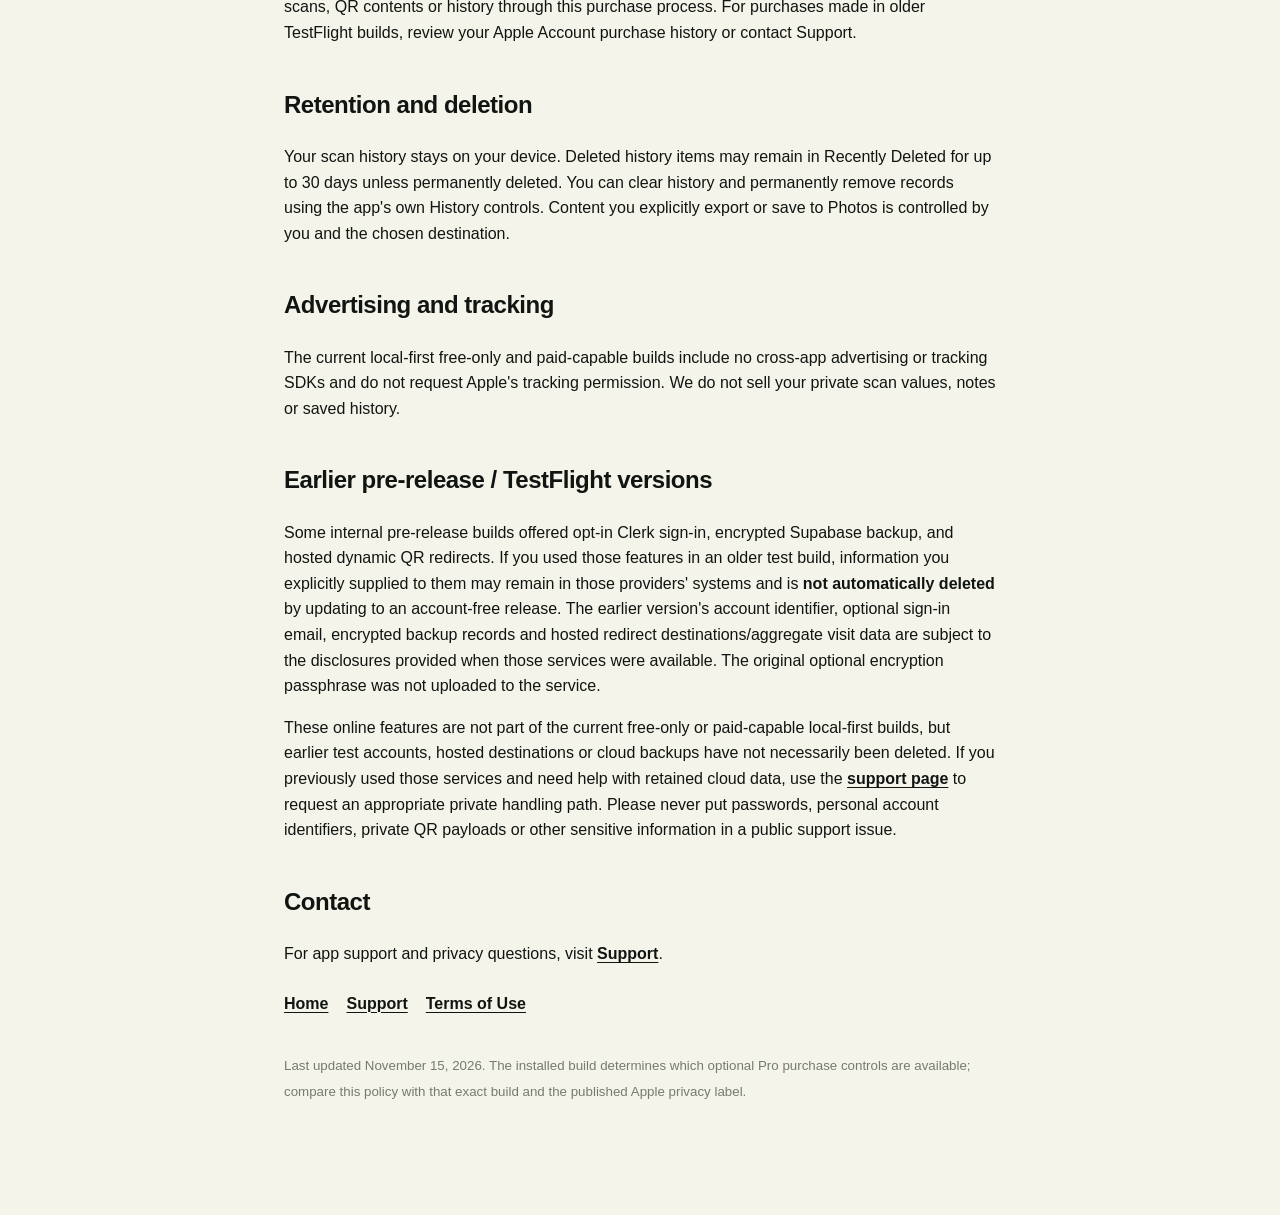
==== commit 771106a3: "Draft version-aware QR privacy policy for Apple StoreKit Pro" ====
--- a/privacy.html
+++ b/privacy.html
@@ -4,8 +4,8 @@
 <body><main>
   <div class="eyebrow">PRIVACY POLICY</div>
   <h1>Your scans stay yours.</h1>
-  <p><strong>Updated:</strong> November 12, 2026</p>
-  <p><strong>Account-free QR Scanner 1.0:</strong> The first public iPhone release is <strong>free, with no advertisements, subscriptions, trials, or in-app purchases</strong>. It scans, creates, saves and exports QR codes and barcodes locally. There is no QR Scanner sign-in, cloud backup, hosted dynamic QR service, product lookup API request, advertising SDK, or paid checkout in this free edition. Older pre-release TestFlight versions are explained separately below.</p>
+  <p><strong>Updated:</strong> November 15, 2026</p>
+  <p><strong>Which app version do you have?</strong> QR &amp; Barcode Scanner is an account-free, local-first app. The free-only <strong>1.0 (Build 29)</strong> has no subscription, trial, in-app purchase or Restore screen. Newer <strong>paid-capable TestFlight builds (Build 30 and later, when available)</strong> retain free scanning, essential QR and barcode creation, and your complete local history, while offering optional QR Scanner Pro designs, additional QR types and professional export tools through Apple StoreKit. There is no QR Scanner sign-in, cloud backup, hosted dynamic QR service, developer-operated advertising or barcode product lookup API request in these current local-first builds. Your installed version determines which purchase controls appear. Older pre-release online features are explained below.</p>
   <h2>Information processed locally</h2>
   <ul>
     <li>Camera frames and photos you explicitly select to scan codes, processed on your device.</li>
@@ -13,21 +13,21 @@
     <li>Content entered to create ordinary QR codes, such as website links, Wi-Fi credentials, text and contact information.</li>
     <li>Color, appearance, sound and other app preferences.</li>
   </ul>
-  <p>The account-free release does not transmit this information to a QR Scanner developer-operated server or require an account. It does not automatically read your clipboard or automatically upload your history. Ordinary static QR codes encode their destination directly; they do not require our hosting service and are not expired by an Apple subscription ending.</p>
+  <p>These current local-first builds do not transmit scans, saved history, QR designs, selected photos or entered content to a QR Scanner developer-operated server or require an account. The app does not automatically read your clipboard or upload your history. Ordinary static QR codes encode their destination directly; they do not require our hosting service and are not expired by an Apple subscription ending.</p>
   <h2>When you choose another service</h2>
-  <p>The first public free edition does <strong>not</strong> contact a product-lookup provider when you scan a barcode. Some earlier TestFlight builds included a separate <strong>Look up product</strong> action for retail barcodes: only when selected, that action sent the selected barcode in an HTTPS request to <a href="https://world.openfoodfacts.org/privacy">Open Food Facts</a>. That provider could see the connecting IP address and standard request information and says its visitor-IP logs may be retained for up to three years. We cannot confirm its exact API-path/IP linkage or retention. Those old optional lookups did not send your saved scan history to a QR Scanner developer server; they are disabled in the first public free edition.</p>
+  <p>Build 29 and the current StoreKit-enabled local-first TestFlight builds do <strong>not</strong> contact a product-lookup provider when you scan a barcode. Some earlier TestFlight builds included a separate <strong>Look up product</strong> action for retail barcodes: only when selected, that action sent the selected barcode in an HTTPS request to <a href="https://world.openfoodfacts.org/privacy">Open Food Facts</a>. That provider could see the connecting IP address and standard request information and says its visitor-IP logs may be retained for up to three years. We cannot confirm its exact API-path/IP linkage or retention. Those old optional lookups did not send your saved scan history to a QR Scanner developer server; they are disabled in current local-first builds.</p>
   <p>You may separately choose to open GS1 verification in your browser; that action copies the selected barcode to your clipboard for you to paste, but does not automatically submit it to GS1. External websites and services apply their own privacy policies. Opening websites, sharing a QR code, placing calls, saving to Photos and adding contacts or events occur only after your chosen action and may involve Apple or the destination provider.</p>
-  <h2>Purchases in older TestFlight builds</h2>
-  <p>The first public free edition has <strong>no in-app purchases, no subscription plans, no trials, and no Restore or Manage Purchases screen</strong>. A limited number of earlier internal TestFlight builds offered optional Apple StoreKit Premium plans; Apple manages any actual Apple purchase history, subscriptions and refunds. If you previously made a purchase in a test build, review or manage it through your Apple Account or contact Support. We do not operate a separate payment server or collect your saved scan contents through Apple purchases.</p>
+  <h2>Optional Pro purchases and older TestFlight builds</h2>
+  <p>The free-only Build 29 has <strong>no</strong> in-app purchase, subscription, trial or Restore screen. In paid-capable builds, QR Scanner Pro offers optional Apple-managed weekly, monthly and annual auto-renewing subscriptions, or a one-time lifetime purchase. Available plans, your local App Store price, renewal terms and any introductory-trial eligibility are displayed in the app by Apple StoreKit before checkout. Scanning, ordinary QR and barcode creation, and your complete saved history remain free regardless of whether you buy Pro. Apple processes payment information, purchase authorization, renewals, refunds and subscription management. The app reads Apple-verified purchase entitlements to enable Pro, and offers Restore Purchases where StoreKit purchases are available. We do not operate a separate payment server, collect payment-card information or transmit saved scans, QR contents or history through this purchase process. For purchases made in older TestFlight builds, review your Apple Account purchase history or contact Support.</p>
   <h2>Retention and deletion</h2>
   <p>Your scan history stays on your device. Deleted history items may remain in Recently Deleted for up to 30 days unless permanently deleted. You can clear history and permanently remove records using the app's own History controls. Content you explicitly export or save to Photos is controlled by you and the chosen destination.</p>
   <h2>Advertising and tracking</h2>
-  <p>The account-free release includes no cross-app advertising or tracking SDKs and does not request Apple's tracking permission. We do not sell your private scan values, notes or saved history.</p>
+  <p>The current local-first free-only and paid-capable builds include no cross-app advertising or tracking SDKs and do not request Apple's tracking permission. We do not sell your private scan values, notes or saved history.</p>
   <h2>Earlier pre-release / TestFlight versions</h2>
   <p>Some internal pre-release builds offered opt-in Clerk sign-in, encrypted Supabase backup, and hosted dynamic QR redirects. If you used those features in an older test build, information you explicitly supplied to them may remain in those providers' systems and is <strong>not automatically deleted</strong> by updating to an account-free release. The earlier version's account identifier, optional sign-in email, encrypted backup records and hosted redirect destinations/aggregate visit data are subject to the disclosures provided when those services were available. The original optional encryption passphrase was not uploaded to the service.</p>
-  <p>We have removed these online features from the initial public app, but have not automatically deleted earlier test accounts, hosted destinations or cloud backups. If you previously used those services and need help with retained cloud data, use the <a href="support.html">support page</a> to request an appropriate private handling path. Please never put passwords, personal account identifiers, private QR payloads or other sensitive information in a public support issue.</p>
+  <p>These online features are not part of the current free-only or paid-capable local-first builds, but earlier test accounts, hosted destinations or cloud backups have not necessarily been deleted. If you previously used those services and need help with retained cloud data, use the <a href="support.html">support page</a> to request an appropriate private handling path. Please never put passwords, personal account identifiers, private QR payloads or other sensitive information in a public support issue.</p>
   <h2>Contact</h2>
   <p>For app support and privacy questions, visit <a href="support.html">Support</a>.</p>
   <nav><a href="index.html">Home</a><a href="support.html">Support</a><a href="https://www.apple.com/legal/internet-services/itunes/dev/stdeula/">Terms of Use</a></nav>
-  <p><small>Last updated November 12, 2026. The first public free edition and older TestFlight builds have different available features; review this alongside the exact installed build and published Apple privacy label.</small></p>
+  <p><small>Last updated November 15, 2026. The installed build determines which optional Pro purchase controls are available; compare this policy with that exact build and the published Apple privacy label.</small></p>
 </main></body></html>
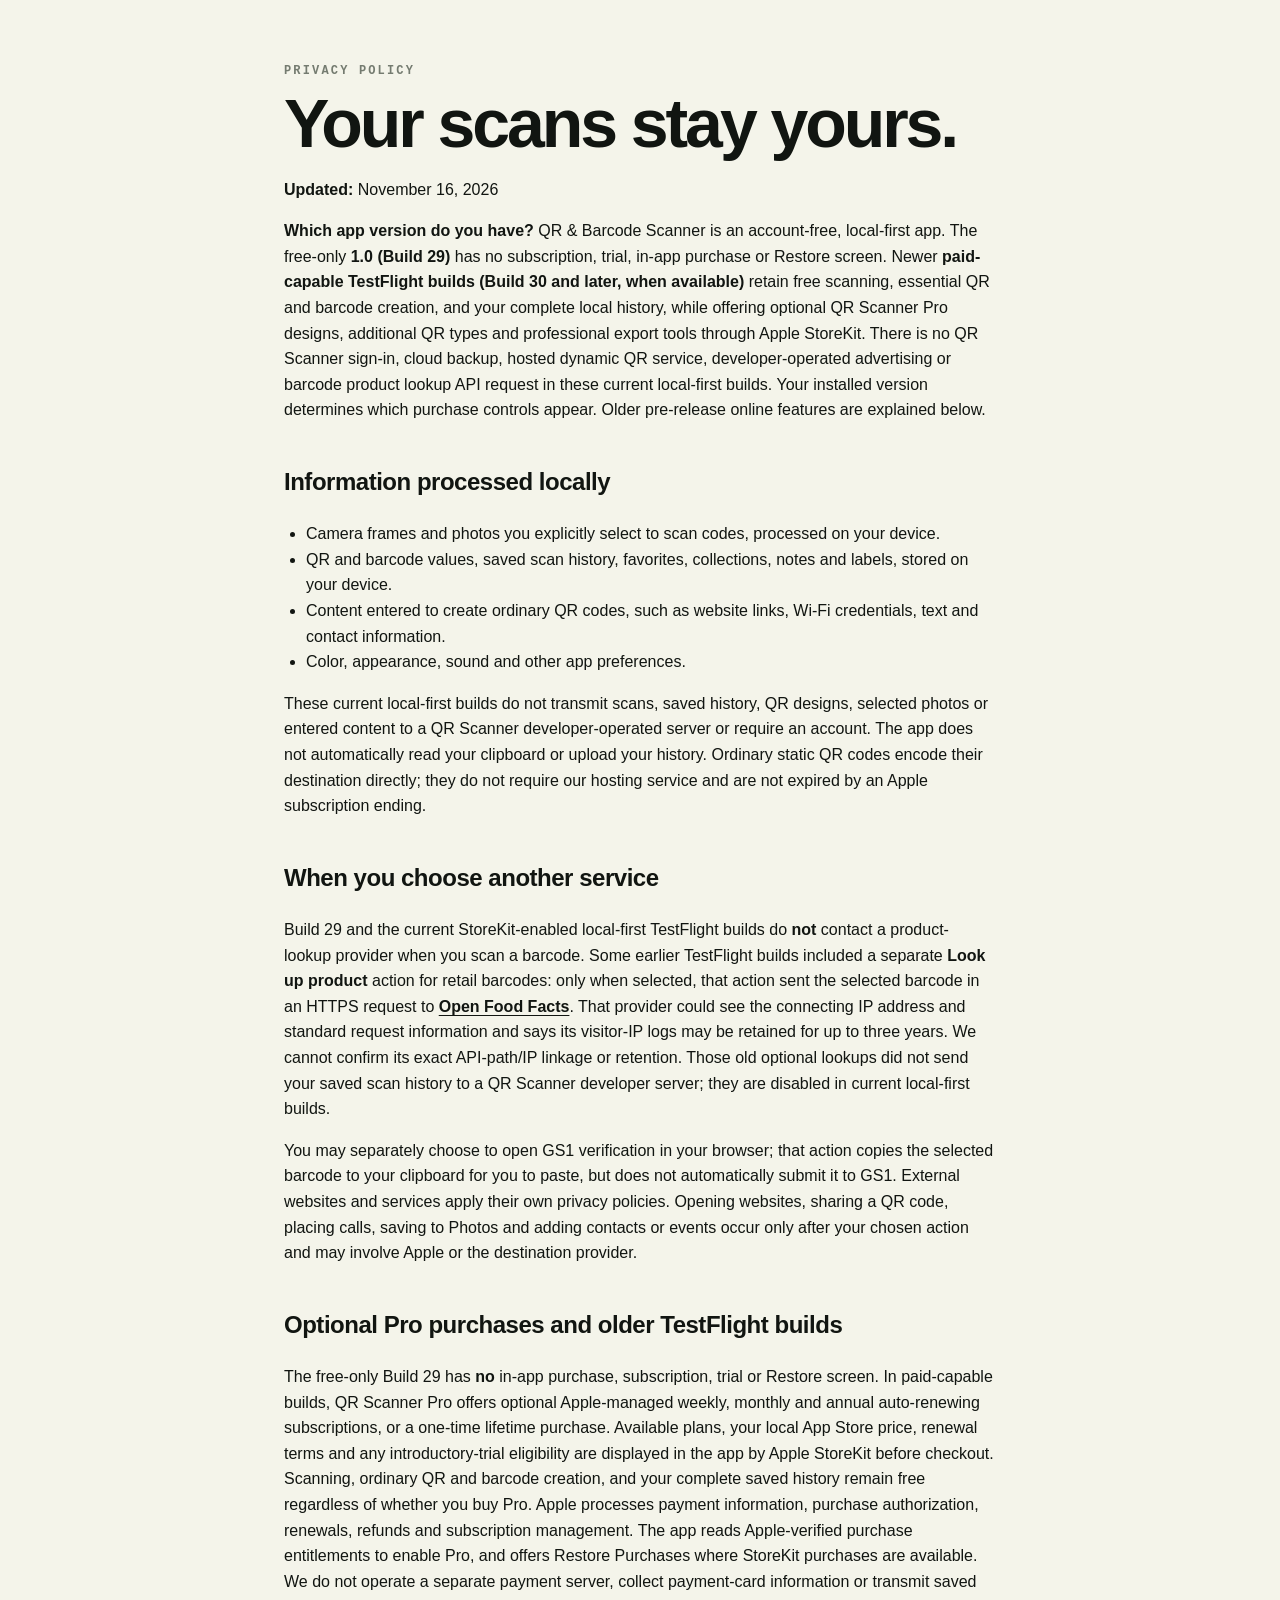
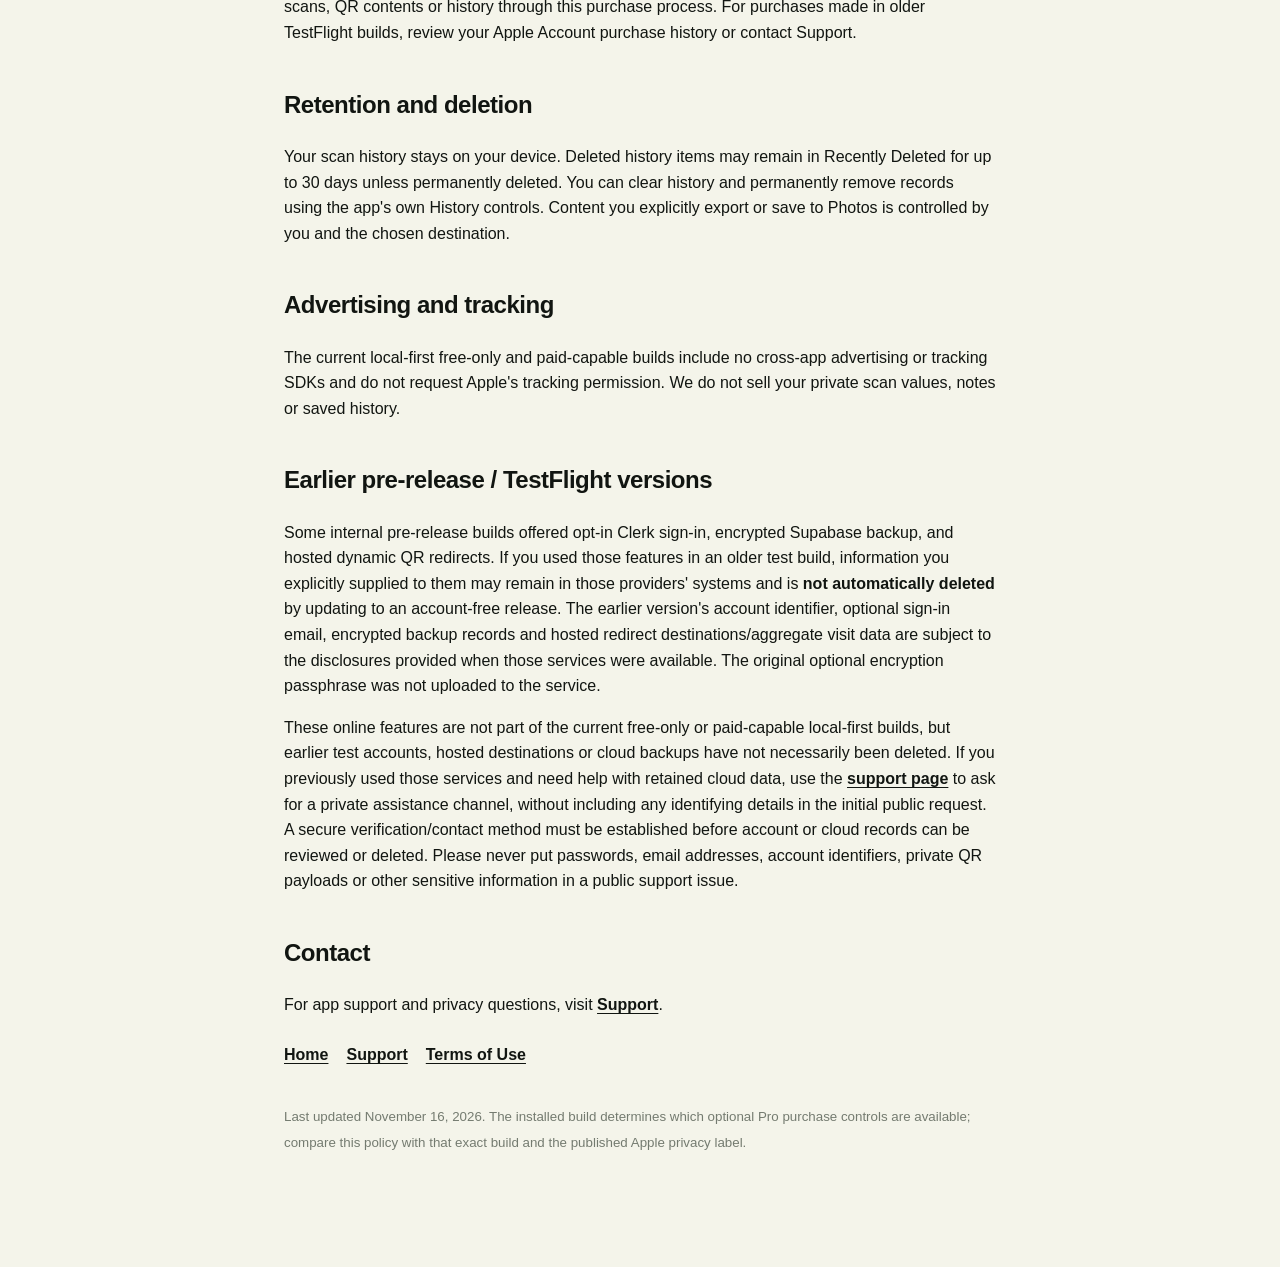
==== commit ff6f71bb: "Protect legacy QR privacy requests from public issue disclosures" ====
--- a/privacy.html
+++ b/privacy.html
@@ -4,7 +4,7 @@
 <body><main>
   <div class="eyebrow">PRIVACY POLICY</div>
   <h1>Your scans stay yours.</h1>
-  <p><strong>Updated:</strong> November 15, 2026</p>
+  <p><strong>Updated:</strong> November 16, 2026</p>
   <p><strong>Which app version do you have?</strong> QR &amp; Barcode Scanner is an account-free, local-first app. The free-only <strong>1.0 (Build 29)</strong> has no subscription, trial, in-app purchase or Restore screen. Newer <strong>paid-capable TestFlight builds (Build 30 and later, when available)</strong> retain free scanning, essential QR and barcode creation, and your complete local history, while offering optional QR Scanner Pro designs, additional QR types and professional export tools through Apple StoreKit. There is no QR Scanner sign-in, cloud backup, hosted dynamic QR service, developer-operated advertising or barcode product lookup API request in these current local-first builds. Your installed version determines which purchase controls appear. Older pre-release online features are explained below.</p>
   <h2>Information processed locally</h2>
   <ul>
@@ -25,9 +25,9 @@
   <p>The current local-first free-only and paid-capable builds include no cross-app advertising or tracking SDKs and do not request Apple's tracking permission. We do not sell your private scan values, notes or saved history.</p>
   <h2>Earlier pre-release / TestFlight versions</h2>
   <p>Some internal pre-release builds offered opt-in Clerk sign-in, encrypted Supabase backup, and hosted dynamic QR redirects. If you used those features in an older test build, information you explicitly supplied to them may remain in those providers' systems and is <strong>not automatically deleted</strong> by updating to an account-free release. The earlier version's account identifier, optional sign-in email, encrypted backup records and hosted redirect destinations/aggregate visit data are subject to the disclosures provided when those services were available. The original optional encryption passphrase was not uploaded to the service.</p>
-  <p>These online features are not part of the current free-only or paid-capable local-first builds, but earlier test accounts, hosted destinations or cloud backups have not necessarily been deleted. If you previously used those services and need help with retained cloud data, use the <a href="support.html">support page</a> to request an appropriate private handling path. Please never put passwords, personal account identifiers, private QR payloads or other sensitive information in a public support issue.</p>
+  <p>These online features are not part of the current free-only or paid-capable local-first builds, but earlier test accounts, hosted destinations or cloud backups have not necessarily been deleted. If you previously used those services and need help with retained cloud data, use the <a href="support.html">support page</a> to ask for a private assistance channel, without including any identifying details in the initial public request. A secure verification/contact method must be established before account or cloud records can be reviewed or deleted. Please never put passwords, email addresses, account identifiers, private QR payloads or other sensitive information in a public support issue.</p>
   <h2>Contact</h2>
   <p>For app support and privacy questions, visit <a href="support.html">Support</a>.</p>
   <nav><a href="index.html">Home</a><a href="support.html">Support</a><a href="https://www.apple.com/legal/internet-services/itunes/dev/stdeula/">Terms of Use</a></nav>
-  <p><small>Last updated November 15, 2026. The installed build determines which optional Pro purchase controls are available; compare this policy with that exact build and the published Apple privacy label.</small></p>
+  <p><small>Last updated November 16, 2026. The installed build determines which optional Pro purchase controls are available; compare this policy with that exact build and the published Apple privacy label.</small></p>
 </main></body></html>
